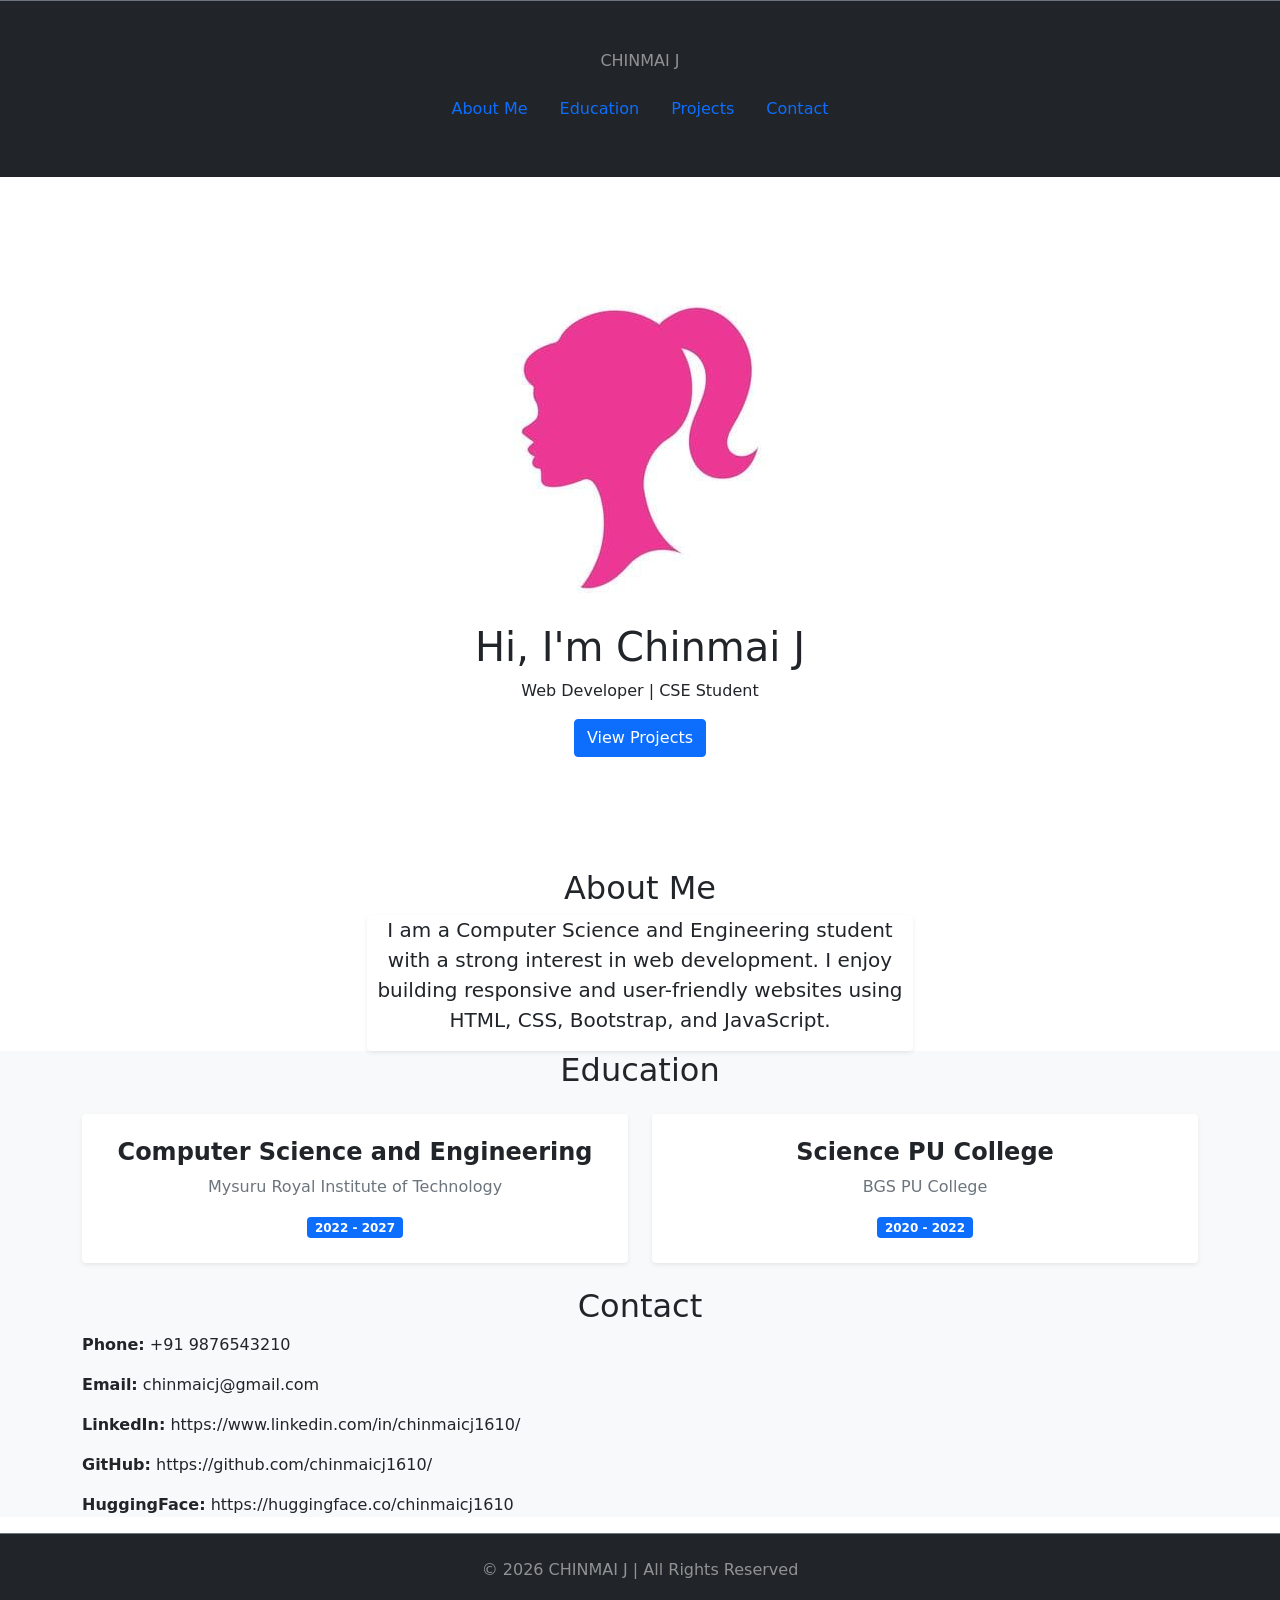
==== portfolio-website/index.html @ 38d2eb2f "Add files via upload" ====
<!DOCTYPE html>
<html lang="en">

<head>
    <meta charset="UTF-8">
    <meta name="viewport" content="width=device-width, initial-scale=1.0">
    <title>CHINMAI J | Portfolio</title>

    <link rel="stylesheet" href="bootstrap/css/bootstrap.min.css">
    <link rel="stylesheet" href="assets/css/style.css">
    <link rel="icon" href="assets/icons/favicon.jpg">
</head>

<body>

    <header class="text-center py-4 bg-dark text-white-50 border-top border-secondary">
        <div class="header-top py-4">
            <div class="container text-center">
                <div class="navbar-brand-central mb-3">
                    <span class="brand-box">CHINMAI J</span>
                </div>
                <div class="container">
                    <nav class="nav justify-content-center">
                        <a class="nav-link active" href="#about">About Me</a>
                        <a class="nav-link" href="#education">Education</a>
                        <a class="nav-link" href="pages/projects.html">Projects</a>
                        <a class="nav-link" href="#contact">Contact</a>
                    </nav>
                </div>
            </div>
        </div>
    </header>

    <main>
        <section id="projects" class="container my-5">
            <div class="container text-center py-5">
                <img src="assets/images/profile.jpg" alt="Profile" class="profile-img">
                <h1>Hi, I'm <span>Chinmai J</span></h1>
                <p>Web Developer | CSE Student</p>
                <div class="d-flex justify-content-center my-3">
                    <a href="pages/projects.html" class="btn btn-primary">View Projects</a>
                </div>
            </div>
        </section>

        <section id="about" class="section-padding">
            <div class="container about-container">
                <h2 class="section-title text-center">About Me</h2>
                <div class="row justify-content-center">
                    <div class="col-md-6">
                        <div class="edu-card p-6 border-2 rounded shadow-sm h-100 bg-white">
                            <p class="text-center lead">
                                I am a Computer Science and Engineering student with a strong interest in web development. I enjoy building responsive and user-friendly websites using HTML, CSS, Bootstrap, and JavaScript.
                            </p>
                        </div>
                    </div>
                </div>
            </div>
        </section>

        <section id="education" class="section-padding bg-light">
            <div class="container">
                <h2 class="section-title text-center">Education</h2>
                <div class="row text-center mt-4">
                    <div class="col-md-6 mb-4">
                        <div class="edu-card p-4 border-0 rounded shadow-sm h-100 bg-white">
                            <h4 class="color-blue fw-bold">Computer Science and Engineering</h4>
                            <p class="text-muted">Mysuru Royal Institute of Technology</p>
                            <span class="badge bg-primary">2022 - 2027</span>
                        </div>
                    </div>
                    <div class="col-md-6 mb-4">
                        <div class="edu-card p-4 border-0 rounded shadow-sm h-100 bg-white">
                            <h4 class="color-blue fw-bold">Science PU College</h4>
                            <p class="text-muted">BGS PU College</p>
                            <span class="badge bg-primary">2020 - 2022</span>
                        </div>
                    </div>
                </div>
            </div>
        </section>

        <section id="contact" class="section-padding bg-light">
            <div class="container">
                <h2 class="section-title text-center">Contact</h2>
                <div class="col-md-8 contact-info">
                    <p><strong>Phone:</strong> +91 9876543210</p>
                    <p><strong>Email:</strong> chinmaicj@gmail.com</p>
                    <p><strong>LinkedIn:</strong> https://www.linkedin.com/in/chinmaicj1610/</p>
                    <p><strong>GitHub:</strong> https://github.com/chinmaicj1610/</p>
                    <p><strong>HuggingFace:</strong> https://huggingface.co/chinmaicj1610</p>
                </div>
            </div>
        </section>
    </main>

    <footer class="text-center py-4 bg-dark text-white-50 border-top border-secondary">
        <div class="container">
            <p class="mb-0">© 2026 CHINMAI J | All Rights Reserved</p>
        </div>
    </footer>

</body>

</html>
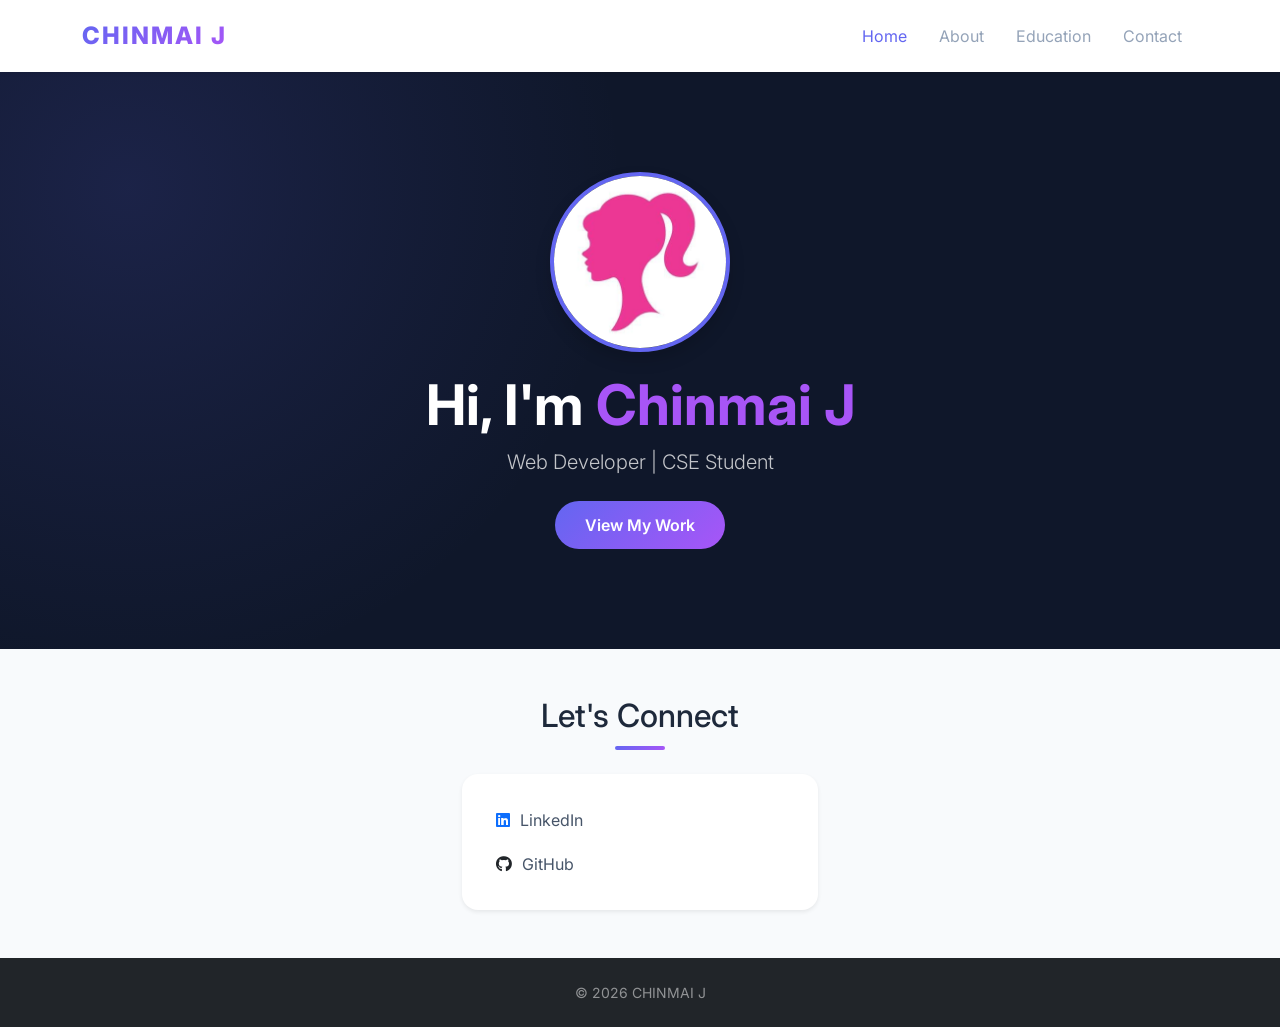
==== commit c56081c0: "Update index.html" ====
--- a/portfolio-website/index.html
+++ b/portfolio-website/index.html
@@ -6,100 +6,143 @@
     <meta name="viewport" content="width=device-width, initial-scale=1.0">
     <title>CHINMAI J | Portfolio</title>
 
-    <link rel="stylesheet" href="bootstrap/css/bootstrap.min.css">
-    <link rel="stylesheet" href="assets/css/style.css">
-    <link rel="icon" href="assets/icons/favicon.jpg">
+    <link href="https://cdn.jsdelivr.net/npm/bootstrap@5.3.0/dist/css/bootstrap.min.css" rel="stylesheet">
+    <link href="https://fonts.googleapis.com/css2?family=Inter:wght@300;400;600;800&display=swap" rel="stylesheet">
+    <link rel="stylesheet" href="https://cdnjs.cloudflare.com/ajax/libs/font-awesome/6.0.0/css/all.min.css">
+
+    <style>
+        :root {
+            --primary-gradient: linear-gradient(135deg, #6366f1 0%, #a855f7 100%);
+            --dark-bg: #0f172a;
+        }
+
+        body {
+            font-family: 'Inter', sans-serif;
+            background-color: #f8fafc;
+            color: #1e293b;
+            scroll-behavior: smooth;
+        }
+
+        /* Fix 1: Added standard background-clip for compatibility */
+        .brand-box {
+            font-weight: 800;
+            letter-spacing: 2px;
+            background: var(--primary-gradient);
+            -webkit-background-clip: text;
+            background-clip: text; 
+            -webkit-text-fill-color: transparent;
+            font-size: 1.5rem;
+        }
+
+        /* Fix 2: Moved inline color to CSS class */
+        .hero-highlight {
+            color: #a855f7;
+        }
+
+        .hero-section {
+            background: var(--dark-bg);
+            color: white;
+            padding: 100px 0;
+            background-image: radial-gradient(circle at 10% 20%, rgba(99, 102, 241, 0.15) 0%, transparent 40%);
+        }
+
+        .profile-img {
+            width: 180px;
+            height: 180px;
+            border-radius: 50%;
+            border: 4px solid #6366f1;
+            object-fit: cover;
+            margin-bottom: 20px;
+        }
+
+        .nav-link { color: #94a3b8 !important; transition: 0.3s; }
+        .nav-link:hover, .nav-link.active { color: #6366f1 !important; }
+
+        .section-title::after {
+            content: '';
+            display: block;
+            width: 50px;
+            height: 4px;
+            background: var(--primary-gradient);
+            margin: 10px auto;
+            border-radius: 2px;
+        }
+
+        .edu-card { transition: all 0.3s ease; border: 1px solid #e2e8f0 !important; }
+        .edu-card:hover { transform: translateY(-10px); box-shadow: 0 10px 20px rgba(0,0,0,0.05); }
+
+        .btn-custom {
+            background: var(--primary-gradient);
+            border: none;
+            color: white;
+            padding: 12px 30px;
+            border-radius: 50px;
+            font-weight: 600;
+            text-decoration: none;
+            display: inline-block;
+        }
+
+        .contact-link {
+            text-decoration: none;
+            color: #475569;
+            display: flex;
+            align-items: center;
+            gap: 10px;
+            padding: 10px;
+            transition: 0.2s;
+        }
+        .contact-link:hover { color: #6366f1; }
+    </style>
 </head>
 
 <body>
 
-    <header class="text-center py-4 bg-dark text-white-50 border-top border-secondary">
-        <div class="header-top py-4">
-            <div class="container text-center">
-                <div class="navbar-brand-central mb-3">
-                    <span class="brand-box">CHINMAI J</span>
-                </div>
-                <div class="container">
-                    <nav class="nav justify-content-center">
-                        <a class="nav-link active" href="#about">About Me</a>
-                        <a class="nav-link" href="#education">Education</a>
-                        <a class="nav-link" href="pages/projects.html">Projects</a>
-                        <a class="nav-link" href="#contact">Contact</a>
-                    </nav>
-                </div>
-            </div>
+    <header class="sticky-top bg-white shadow-sm">
+        <div class="container py-3 d-flex justify-content-between align-items-center">
+            <div class="brand-box">CHINMAI J</div>
+            <nav class="nav">
+                <a class="nav-link active" href="#hero">Home</a>
+                <a class="nav-link" href="#about">About</a>
+                <a class="nav-link" href="#education">Education</a>
+                <a class="nav-link" href="#contact">Contact</a>
+            </nav>
         </div>
     </header>
 
     <main>
-        <section id="projects" class="container my-5">
-            <div class="container text-center py-5">
-                <img src="assets/images/profile.jpg" alt="Profile" class="profile-img">
-                <h1>Hi, I'm <span>Chinmai J</span></h1>
-                <p>Web Developer | CSE Student</p>
-                <div class="d-flex justify-content-center my-3">
-                    <a href="pages/projects.html" class="btn btn-primary">View Projects</a>
+        <section id="hero" class="hero-section text-center">
+            <div class="container">
+                <img src="assets/images/profile.jpg" alt="Chinmai J" class="profile-img shadow">
+                <h1 class="display-4 fw-bold">Hi, I'm <span class="hero-highlight">Chinmai J</span></h1>
+                <p class="lead opacity-75">Web Developer | CSE Student</p>
+                <div class="mt-4">
+                    <a href="pages/projects.html" class="btn btn-custom">View My Work</a>
                 </div>
             </div>
         </section>
 
-        <section id="about" class="section-padding">
-            <div class="container about-container">
-                <h2 class="section-title text-center">About Me</h2>
-                <div class="row justify-content-center">
-                    <div class="col-md-6">
-                        <div class="edu-card p-6 border-2 rounded shadow-sm h-100 bg-white">
-                            <p class="text-center lead">
-                                I am a Computer Science and Engineering student with a strong interest in web development. I enjoy building responsive and user-friendly websites using HTML, CSS, Bootstrap, and JavaScript.
-                            </p>
+        <section id="contact" class="py-5">
+            <div class="container text-center">
+                <h2 class="section-title">Let's Connect</h2>
+                <div class="row justify-content-center mt-4">
+                    <div class="col-md-4">
+                        <div class="bg-white p-4 rounded-4 shadow-sm text-start">
+                            <a href="https://linkedin.com/in/chinmaicj1610/" target="_blank" rel="noopener" class="contact-link">
+                                <i class="fab fa-linkedin text-primary"></i> LinkedIn
+                            </a>
+                            <a href="https://github.com/in/Chinmai1610/" target="_blank" rel="noopener" class="contact-link">
+                                <i class="fab fa-github text-dark"></i> GitHub
+                            </a>
                         </div>
                     </div>
                 </div>
             </div>
         </section>
-
-        <section id="education" class="section-padding bg-light">
-            <div class="container">
-                <h2 class="section-title text-center">Education</h2>
-                <div class="row text-center mt-4">
-                    <div class="col-md-6 mb-4">
-                        <div class="edu-card p-4 border-0 rounded shadow-sm h-100 bg-white">
-                            <h4 class="color-blue fw-bold">Computer Science and Engineering</h4>
-                            <p class="text-muted">Mysuru Royal Institute of Technology</p>
-                            <span class="badge bg-primary">2022 - 2027</span>
-                        </div>
-                    </div>
-                    <div class="col-md-6 mb-4">
-                        <div class="edu-card p-4 border-0 rounded shadow-sm h-100 bg-white">
-                            <h4 class="color-blue fw-bold">Science PU College</h4>
-                            <p class="text-muted">BGS PU College</p>
-                            <span class="badge bg-primary">2020 - 2022</span>
-                        </div>
-                    </div>
-                </div>
-            </div>
-        </section>
-
-        <section id="contact" class="section-padding bg-light">
-            <div class="container">
-                <h2 class="section-title text-center">Contact</h2>
-                <div class="col-md-8 contact-info">
-                    <p><strong>Phone:</strong> +91 9876543210</p>
-                    <p><strong>Email:</strong> chinmaicj@gmail.com</p>
-                    <p><strong>LinkedIn:</strong> https://www.linkedin.com/in/chinmaicj1610/</p>
-                    <p><strong>GitHub:</strong> https://github.com/chinmaicj1610/</p>
-                    <p><strong>HuggingFace:</strong> https://huggingface.co/chinmaicj1610</p>
-                </div>
-            </div>
-        </section>
     </main>
 
-    <footer class="text-center py-4 bg-dark text-white-50 border-top border-secondary">
-        <div class="container">
-            <p class="mb-0">© 2026 CHINMAI J | All Rights Reserved</p>
-        </div>
+    <footer class="text-center py-4 bg-dark text-white-50">
+        <p class="mb-0 small">© 2026 CHINMAI J</p>
     </footer>
 
 </body>
-
-</html>+</html>
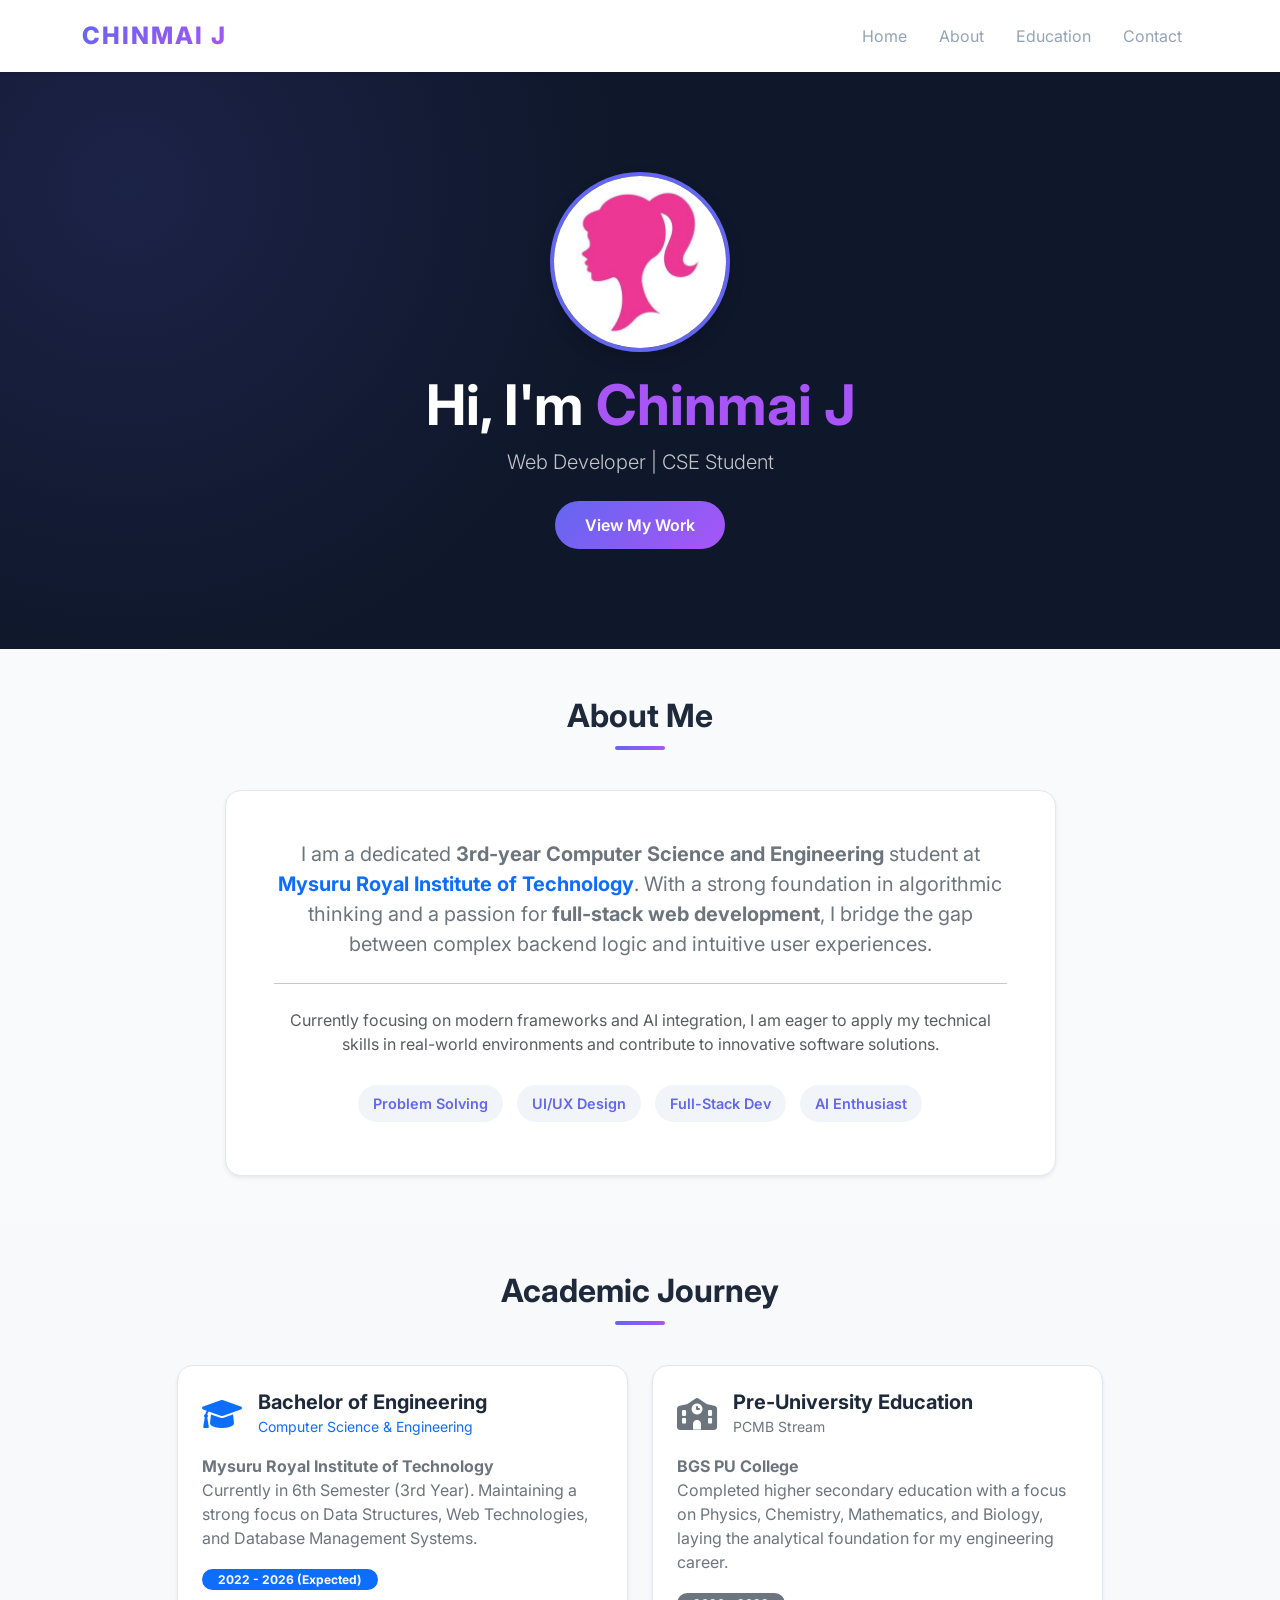
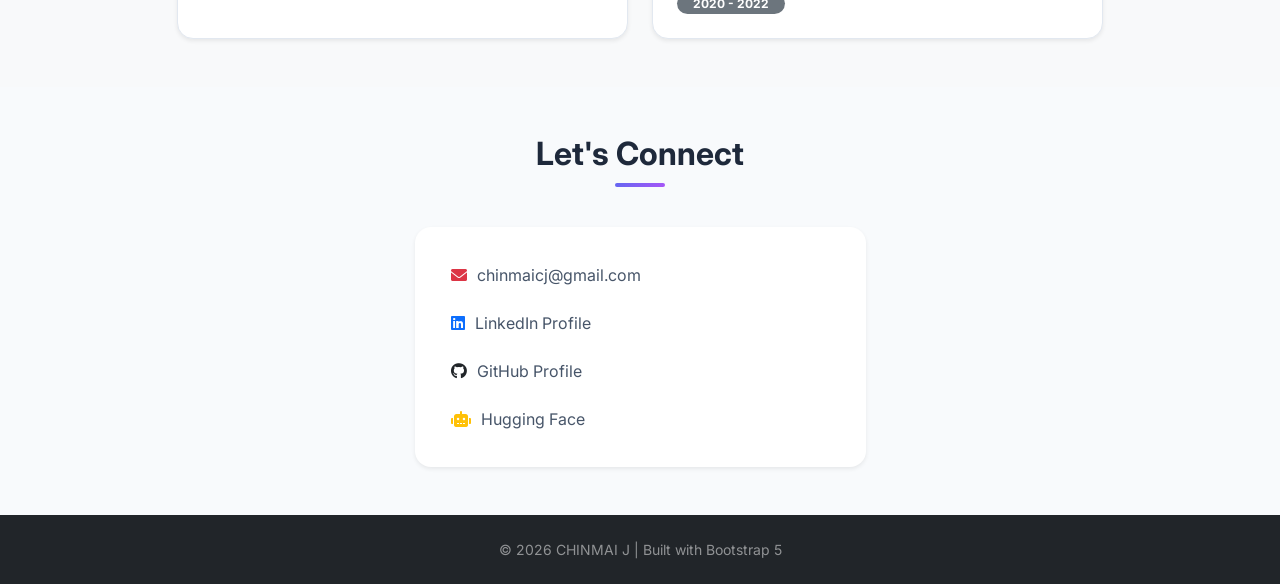
==== commit a79f3cd7: "Update index.html" ====
--- a/portfolio-website/index.html
+++ b/portfolio-website/index.html
@@ -23,7 +23,6 @@
             scroll-behavior: smooth;
         }
 
-        /* Fix 1: Added standard background-clip for compatibility */
         .brand-box {
             font-weight: 800;
             letter-spacing: 2px;
@@ -34,10 +33,7 @@
             font-size: 1.5rem;
         }
 
-        /* Fix 2: Moved inline color to CSS class */
-        .hero-highlight {
-            color: #a855f7;
-        }
+        .hero-highlight { color: #a855f7; }
 
         .hero-section {
             background: var(--dark-bg);
@@ -58,6 +54,7 @@
         .nav-link { color: #94a3b8 !important; transition: 0.3s; }
         .nav-link:hover, .nav-link.active { color: #6366f1 !important; }
 
+        .section-title { font-weight: 700; margin-bottom: 40px; }
         .section-title::after {
             content: '';
             display: block;
@@ -68,7 +65,11 @@
             border-radius: 2px;
         }
 
-        .edu-card { transition: all 0.3s ease; border: 1px solid #e2e8f0 !important; }
+        .edu-card, .info-card { 
+            transition: all 0.3s ease; 
+            border: 1px solid #e2e8f0 !important; 
+            background: white;
+        }
         .edu-card:hover { transform: translateY(-10px); box-shadow: 0 10px 20px rgba(0,0,0,0.05); }
 
         .btn-custom {
@@ -80,7 +81,9 @@
             font-weight: 600;
             text-decoration: none;
             display: inline-block;
-        }
+            transition: 0.3s;
+        }
+        .btn-custom:hover { opacity: 0.9; transform: scale(1.05); color: white; }
 
         .contact-link {
             text-decoration: none;
@@ -88,10 +91,22 @@
             display: flex;
             align-items: center;
             gap: 10px;
-            padding: 10px;
+            padding: 12px;
+            border-radius: 8px;
             transition: 0.2s;
         }
-        .contact-link:hover { color: #6366f1; }
+        .contact-link:hover { background: #f1f5f9; color: #6366f1; }
+
+        .skill-badge {
+            background: #f1f5f9;
+            color: #6366f1;
+            padding: 8px 15px;
+            border-radius: 50px;
+            display: inline-block;
+            margin: 5px;
+            font-size: 0.9rem;
+            font-weight: 600;
+        }
     </style>
 </head>
 
@@ -101,7 +116,7 @@
         <div class="container py-3 d-flex justify-content-between align-items-center">
             <div class="brand-box">CHINMAI J</div>
             <nav class="nav">
-                <a class="nav-link active" href="#hero">Home</a>
+                <a class="nav-link" href="#hero">Home</a>
                 <a class="nav-link" href="#about">About</a>
                 <a class="nav-link" href="#education">Education</a>
                 <a class="nav-link" href="#contact">Contact</a>
@@ -121,17 +136,96 @@
             </div>
         </section>
 
+        <section id="about" class="py-5">
+    <div class="container text-center">
+        <h2 class="section-title">About Me</h2>
+        <div class="row justify-content-center">
+            <div class="col-md-9">
+                <div class="info-card p-5 rounded-4 shadow-sm border-0 bg-white">
+                    <p class="fs-5 text-secondary leading-relaxed">
+                        I am a dedicated <strong>3rd-year Computer Science and Engineering</strong> student at 
+                        <span class="text-primary fw-bold">Mysuru Royal Institute of Technology</span>. 
+                        With a strong foundation in algorithmic thinking and a passion for 
+                        <strong>full-stack web development</strong>, I bridge the gap between complex 
+                        backend logic and intuitive user experiences.
+                    </p>
+                    <hr class="my-4 opacity-25">
+                    <p class="text-muted">
+                        Currently focusing on modern frameworks and AI integration, I am eager to apply my 
+                        technical skills in real-world environments and contribute to innovative software solutions.
+                    </p>
+                    <div class="mt-4">
+                        <span class="skill-badge">Problem Solving</span>
+                        <span class="skill-badge">UI/UX Design</span>
+                        <span class="skill-badge">Full-Stack Dev</span>
+                        <span class="skill-badge">AI Enthusiast</span>
+                    </div>
+                </div>
+            </div>
+        </div>
+    </div>
+</section>
+
+<section id="education" class="py-5 bg-light">
+    <div class="container">
+        <h2 class="section-title text-center">Academic Journey</h2>
+        <div class="row g-4 justify-content-center">
+            <div class="col-md-5">
+                <div class="edu-card p-4 rounded-4 h-100 bg-white border-0 shadow-sm">
+                    <div class="d-flex align-items-center mb-3">
+                        <i class="fas fa-graduation-cap fa-2x text-primary me-3"></i>
+                        <div>
+                            <h5 class="fw-bold mb-0">Bachelor of Engineering</h5>
+                            <small class="text-primary fw-600">Computer Science & Engineering</small>
+                        </div>
+                    </div>
+                    <p class="text-secondary mb-3">
+                        <strong>Mysuru Royal Institute of Technology</strong><br>
+                        Currently in 6th Semester (3rd Year). Maintaining a strong focus on Data Structures, 
+                        Web Technologies, and Database Management Systems.
+                    </p>
+                    <span class="badge bg-primary rounded-pill px-3">2022 - 2026 (Expected)</span>
+                </div>
+            </div>
+
+            <div class="col-md-5">
+                <div class="edu-card p-4 rounded-4 h-100 bg-white border-0 shadow-sm">
+                    <div class="d-flex align-items-center mb-3">
+                        <i class="fas fa-school fa-2x text-secondary me-3"></i>
+                        <div>
+                            <h5 class="fw-bold mb-0">Pre-University Education</h5>
+                            <small class="text-secondary fw-600">PCMB Stream</small>
+                        </div>
+                    </div>
+                    <p class="text-secondary mb-3">
+                        <strong>BGS PU College</strong><br>
+                        Completed higher secondary education with a focus on Physics, Chemistry, 
+                        Mathematics, and Biology, laying the analytical foundation for my engineering career.
+                    </p>
+                    <span class="badge bg-secondary rounded-pill px-3">2020 - 2022</span>
+                </div>
+            </div>
+        </div>
+    </div>
+</section>
+
         <section id="contact" class="py-5">
             <div class="container text-center">
                 <h2 class="section-title">Let's Connect</h2>
                 <div class="row justify-content-center mt-4">
-                    <div class="col-md-4">
+                    <div class="col-md-5">
                         <div class="bg-white p-4 rounded-4 shadow-sm text-start">
+                            <a href="mailto:chinmaicj@gmail.com" class="contact-link">
+                                <i class="fas fa-envelope text-danger"></i> chinmaicj@gmail.com
+                            </a>
                             <a href="https://linkedin.com/in/chinmaicj1610/" target="_blank" rel="noopener" class="contact-link">
-                                <i class="fab fa-linkedin text-primary"></i> LinkedIn
-                            </a>
-                            <a href="https://github.com/in/Chinmai1610/" target="_blank" rel="noopener" class="contact-link">
-                                <i class="fab fa-github text-dark"></i> GitHub
+                                <i class="fab fa-linkedin text-primary"></i> LinkedIn Profile
+                            </a>
+                            <a href="https://github.com/Chinmai1610/" target="_blank" rel="noopener" class="contact-link">
+                                <i class="fab fa-github text-dark"></i> GitHub Profile
+                            </a>
+                            <a href="https://huggingface.co/chinmaicj1610" target="_blank" rel="noopener" class="contact-link">
+                                <i class="fas fa-robot text-warning"></i> Hugging Face
                             </a>
                         </div>
                     </div>
@@ -141,8 +235,9 @@
     </main>
 
     <footer class="text-center py-4 bg-dark text-white-50">
-        <p class="mb-0 small">© 2026 CHINMAI J</p>
+        <p class="mb-0 small">© 2026 CHINMAI J | Built with Bootstrap 5</p>
     </footer>
 
+    <script src="https://cdn.jsdelivr.net/npm/bootstrap@5.3.0/dist/js/bootstrap.bundle.min.js"></script>
 </body>
 </html>
